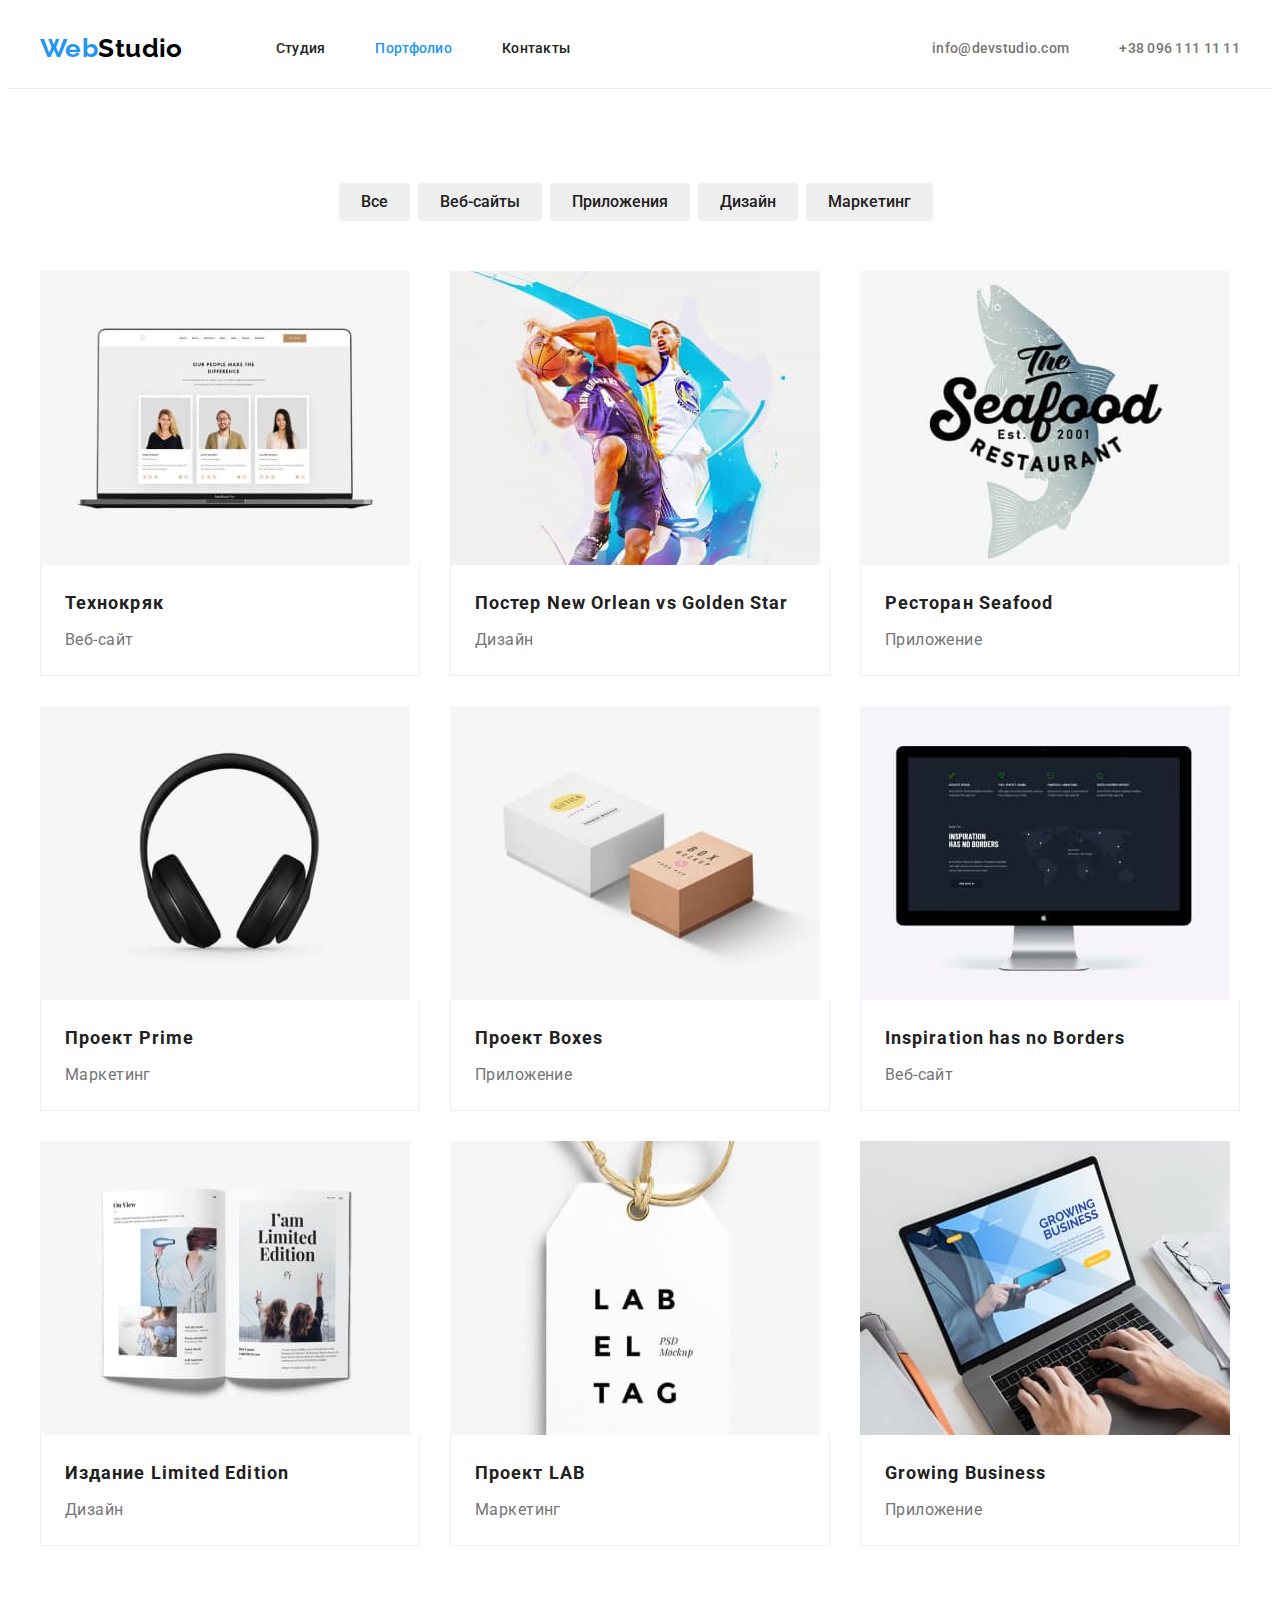
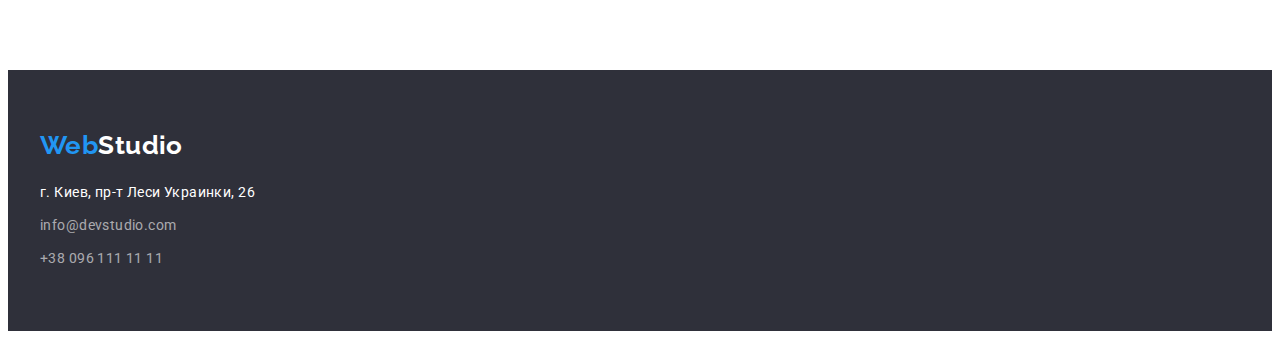
==== portfolio.html @ a9d1fca4 "HW3copied" ====
<!DOCTYPE html>
<html lang="ru">
  <head>
    <meta charset="UTF-8" />
    <meta http-equiv="X-UA-Compatible" content="IE=edge" />
    <meta name="viewport" content="width=device-width, initial-scale=1.0" />
    <link rel="preconnect" href="https://fonts.googleapis.com" />
    <link rel="preconnect" href="https://fonts.gstatic.com" crossorigin />
    <link
      href="https://fonts.googleapis.com/css2?family=Raleway:wght@700&family=Roboto:wght@400;500;700;900&display=swap"
      rel="stylesheet"
    />
    <link
      rel="stylesheet"
      href="https://cdnjs.cloudflare.com/ajax/libs/modern-normalize/1.1.0/modern-normalize.min.css"
      integrity="sha512-wpPYUAdjBVSE4KJnH1VR1HeZfpl1ub8YT/NKx4PuQ5NmX2tKuGu6U/JRp5y+Y8XG2tV+wKQpNHVUX03MfMFn9Q=="
      crossorigin="anonymous"
      referrerpolicy="no-referrer"
    />
    <link rel="stylesheet" href="./styles/styles.css" />
    <title>WebStudio</title>
  </head>
  <body>
    <header class="header">
      <div class="container">
        <nav class="header-nav">
          <a href="./index.html" class="header-logo"><span class="logo-web">Web</span>Studio</a>
          <ul class="list header-list">
            <li class="header-item"><a href="./index.html" class="link header-link">Студия</a></li>
            <li class="header-item">
              <a href="./portfolio.html" class="link current header-link">Портфолио</a>
            </li>
            <li class="header-item"><a href="" class="link header-link">Контакты</a></li>
          </ul>
        </nav>
        <ul class="list header-contacts">
          <li class="header-item">
            <a href="mailto:info@devstudio.com" class="header-link mail link">info@devstudio.com</a>
          </li>
          <li class="header-item">
            <a href="tel:+380961111111" class="header-link link tel">+38 096 111 11 11</a>
          </li>
        </ul>
      </div>
    </header>

    <main>
      <h1 class="visually-hidden">Наши проэкты</h1>
      <section class="section">
        <div class="container">
          <!--Filters-->
          <ul class="list filters-btns">
            <li><button type="button" class="portf-btn">Все</button></li>
            <li><button type="button" class="portf-btn">Веб-сайты</button></li>
            <li><button type="button" class="portf-btn">Приложения</button></li>
            <li><button type="button" class="portf-btn">Дизайн</button></li>
            <li><button type="button" class="portf-btn">Маркетинг</button></li>
          </ul>
          <!--Projects-->
          <ul class="list projects-list">
            <li class="projects-item">
              <a>
                <img src="./images/portfolio/img-1.jpg" alt="Картинка" width="370" />
                <div class="projects-item-text">
                  <h2 class="projects-title">Технокряк</h2>
                  <p class="projects-type">Веб-сайт</p>
                </div>
              </a>
            </li>
            <li class="projects-item">
              <a>
                <img src="./images/portfolio/img-2.jpg" alt="Картинка" width="370" />
                <div class="projects-item-text">
                  <h2 class="projects-title">Постер New Orlean vs Golden Star</h2>
                  <p class="projects-type">Дизайн</p>
                </div>
              </a>
            </li>
            <li class="projects-item">
              <a>
                <img src="./images/portfolio/img-3.jpg" alt="Картинка" width="370" />
                <div class="projects-item-text">
                  <h2 class="projects-title">Ресторан Seafood</h2>
                  <p class="projects-type">Приложение</p>
                </div>
              </a>
            </li>
            <li class="projects-item">
              <a>
                <img src="./images/portfolio/img-4.jpg" alt="Картинка" width="370" />
                <div class="projects-item-text">
                  <h2 class="projects-title">Проект Prime</h2>
                  <p class="projects-type">Маркетинг</p>
                </div>
              </a>
            </li>
            <li class="projects-item">
              <a>
                <img src="./images/portfolio/img-5.jpg" alt="Картинка" width="370" />
                <div class="projects-item-text">
                  <h2 class="projects-title">Проект Boxes</h2>
                  <p class="projects-type">Приложение</p>
                </div>
              </a>
            </li>
            <li class="projects-item">
              <a>
                <img src="./images/portfolio/img-6.jpg" alt="Картинка" width="370" />
                <div class="projects-item-text">
                  <h2 class="projects-title">Inspiration has no Borders</h2>
                  <p class="projects-type">Веб-сайт</p>
                </div>
              </a>
            </li>
            <li class="projects-item">
              <a>
                <img src="./images/portfolio/img-7.jpg" alt="Картинка" width="370" />
                <div class="projects-item-text">
                  <h2 class="projects-title">Издание Limited Edition</h2>
                  <p class="projects-type">Дизайн</p>
                </div>
              </a>
            </li>
            <li class="projects-item">
              <a>
                <img src="./images/portfolio/img-8.jpg" alt="Картинка" width="370" />
                <div class="projects-item-text">
                  <h2 class="projects-title">Проект LAB</h2>
                  <p class="projects-type">Маркетинг</p>
                </div>
              </a>
            </li>
            <li class="projects-item">
              <a>
                <img src="./images/portfolio/img-9.jpg" alt="Картинка" width="370" />
                <div class="projects-item-text">
                  <h2 class="projects-title">Growing Business</h2>
                  <p class="projects-type">Приложение</p>
                </div>
              </a>
            </li>
          </ul>
        </div>
      </section>
    </main>

    <footer class="footer">
      <div class="container">
        <a href="./index.html" class="footer-logo"><span class="logo-web">Web</span>Studio</a>
        <address class="address">
          <ul class="list">
            <li class="location">г. Киев, пр-т Леси Украинки, 26</li>
            <li>
              <a href="mailto:info@devstudio.com" class="footer-link link">info@devstudio.com</a>
            </li>
            <li><a href="tel:+380961111111" class="footer-link link">+38 096 111 11 11</a></li>
          </ul>
        </address>
      </div>
    </footer>
  </body>
</html>
---- styles/styles.css ----
:root {
  --main-text-color: #212121;
  --secondary-text-color: #757575;
  --accent-color: #2196f3;
  --white-text-color: #ffffff;
  --black-color: #000000;
  --white-color: #ffffff;
  --section-grey-color: #f5f4fa;
  --footer-color: #2f303a;
}

p,
h1,
h2,
h3,
h4,
h5,
h6 {
  margin: 0;
}

ul,
ol {
  margin: 0;
  padding: 0;
  list-style: none;
}

button {
  cursor: pointer;
}

img {
  display: block;
}

body {
  font-family: 'Roboto', sans-serif;
  letter-spacing: 0.03em;
  font-size: 14px;
  background-color: var(--white-color);
  color: var(--main-text-color);
}

.container {
  width: 1200px;
  margin: 0 auto;
  padding-left: 15px;
  padding-right: 15px;
  /* outline: 1px solid red; */
}

.header-logo,
.footer-logo {
  text-decoration: none;
}

.link {
  text-decoration: none;
}

.link:hover,
.link:focus {
  color: var(--accent-color);
}

.section {
  padding: 94px 0;
}

address {
  font-style: normal;
}

.visually-hidden {
  position: absolute;
  white-space: nowrap;
  width: 1px;
  height: 1px;
  overflow: hidden;
  border: 0;
  padding: 0;
  clip: rect(0 0 0 0);
  clip-path: inset(50%);
  margin: -1px;
}

/* --------------------------------header------------------------------- */

.header {
  border-bottom: 1px solid #ececec;
}

.header .container {
  display: flex;
}

.header-nav {
  display: flex;
  align-items: center;
}

.header-list {
  display: flex;
}

.header-nav .header-item + .header-item {
  margin-left: 50px;
}

.header-contacts {
  display: flex;
  margin-left: auto;
}

.header-nav .link {
  display: block;
  padding: 32px 0;
}

.tel {
  margin-left: 50px;
}

.header-link {
  font-weight: 500;
  line-height: 16px;
  letter-spacing: 0.02em;
  color: var(--main-text-color);
  display: block;
  padding: 32px 0;
}

.current {
  color: var(--accent-color);
}

.header-logo {
  font-family: 'Raleway', sans-serif;
  font-style: normal;
  font-weight: 700;
  font-size: 26px;
  line-height: 1.19;
  color: var(--black-color);
  margin-right: 93px;
}

.logo-web {
  color: var(--accent-color);
}

.mail,
.tel {
  color: var(--secondary-text-color);
}

/* --------------------------------hero------------------------------- */

.hero {
  background-color: var(--footer-color);
  padding: 200px 0;
  text-align: center;
}

.hero-cont {
  justify-content: center;
}

.hero-title {
  font-weight: 900;
  font-size: 44px;
  line-height: 1.36;
  letter-spacing: 0.06em;
  text-transform: uppercase;
  color: var(--white-text-color);
  width: 696px;
  height: 120px;
  margin: auto;
}

.hero-btn {
  font-weight: 700;
  font-size: 16px;
  line-height: 1.87;
  letter-spacing: 0.06em;
  color: var(--white-text-color);
  background-color: var(--accent-color);
  padding: 10px 32px;
  border: none;
  border-radius: 4px;
  margin-top: 30px;
}

.hero-btn:hover,
.hero-btn:focus {
  color: var(--black-color);
}

/* --------------------------------excell------------------------------- */

.excell-list {
  display: flex;
}

.excell-list-box {
  max-width: 270px;
}

.excell-list-box:not(:last-child) {
  margin-right: 30px;
}

.excell-sub-title {
  font-size: 14px;
  font-weight: 700;
  line-height: 1.14;
  text-transform: uppercase;
  margin-bottom: 10px;
}

.excell-text {
  line-height: 1.71;
  letter-spacing: 0.03em;
  color: var(--secondary-text-color);
}

/* --------------------------------about------------------------------- */

.about {
  padding-top: 0;
}

.about-title {
  font-weight: 700;
  font-size: 36px;
  line-height: 1.17;
  text-align: center;
  margin-bottom: 50px;
}

.about-list {
  display: flex;
  margin-left: -30px;
}
.about-imgs {
  margin-left: 30px;
}
/* --------------------------------team------------------------------- */

.team {
  background-color: var(--section-grey-color);
}

.team-list {
  display: flex;
  margin-left: -30px;
}

.team-card {
  background-color: var(--white-color);
  margin-left: 30px;
  border-radius: 4px;
  box-shadow: 0px 3px 0px #e0dfe5;
}

.team-title {
  font-weight: 700;
  font-size: 36px;
  line-height: 1.17;
  text-align: center;
  margin-bottom: 50px;
}

.team-name {
  font-weight: 500;
  font-size: 16px;
  line-height: 1.19;
  text-align: center;
  margin-top: 30px;
  margin-bottom: 10px;
}

.team-prof {
  font-size: 16px;
  line-height: 1.19;
  text-align: center;
  color: var(--secondary-text-color);
  margin-bottom: 30px;
}

/* --------------------------------footer------------------------------- */

.footer {
  background-color: var(--footer-color);
  padding: 60px 0;
}

.footer-logo {
  font-family: 'Raleway', sans-serif;
  font-weight: 700;
  font-size: 26px;
  line-height: 1.19;
  color: var(--white-color);
  display: inline-block;
  margin-bottom: 20px;
}

.location {
  line-height: 1.71;
  color: var(--white-text-color);
}

.footer-link {
  line-height: 1.71;
  color: rgba(255, 255, 255, 0.6);
  display: block;
  margin-top: 9px;
}

/* --------------------------------portfolio------------------------------- */

.filters-btns {
  display: flex;
  justify-content: center;
}

.portf-btn {
  font-family: inherit;
  font-weight: 500;
  font-size: 16px;
  line-height: 1.62;
  text-align: center;
  color: var(--main-text-color);
  padding: 6px 22px;
  border: none;
  border-radius: 4px;
  margin-right: 8px;
}

.portf-btn:hover,
.portf-btn:focus {
  color: var(--white-color);
  background-color: var(--accent-color);
}

.projects-title {
  font-weight: 700;
  font-size: 18px;
  line-height: 2;
  letter-spacing: 0.06em;
  margin-bottom: 4px;
}

.projects-type {
  font-size: 16px;
  line-height: 1.88;
  color: var(--secondary-text-color);
}

.projects-list {
  display: flex;
  flex-wrap: wrap;
  margin-top: 50px;
  margin-left: -30px;
}

.projects-item {
  width: calc(100% / 3 - 30px);
  margin-left: 30px;
  margin-bottom: 30px;
}

.projects-item-text {
  padding: 20px 24px;
  border-bottom: 1px solid #eeeeee;
  border-left: 1px solid #eeeeee;
  border-right: 1px solid #eeeeee;
}

/* 
.gallery {
  padding-top: 130px;
  padding-bottom: 130px;
}

.gallery-pre-title {
  font-weight: 600;
  font-size: 11px;
  line-height: 1.36;
  letter-spacing: 0.1em;
  text-transform: uppercase;
  color: var(--pre-title-color);
  margin-bottom: 44px;
}

.gallery-list {
  display: flex;
  margin-left: -30px;
  margin-bottom: -30px;
}

.gallery-item {
  width: calc(100% / 4 - 30px);
  margin-left: 30px;
  margin-bottom: 30px;
} */
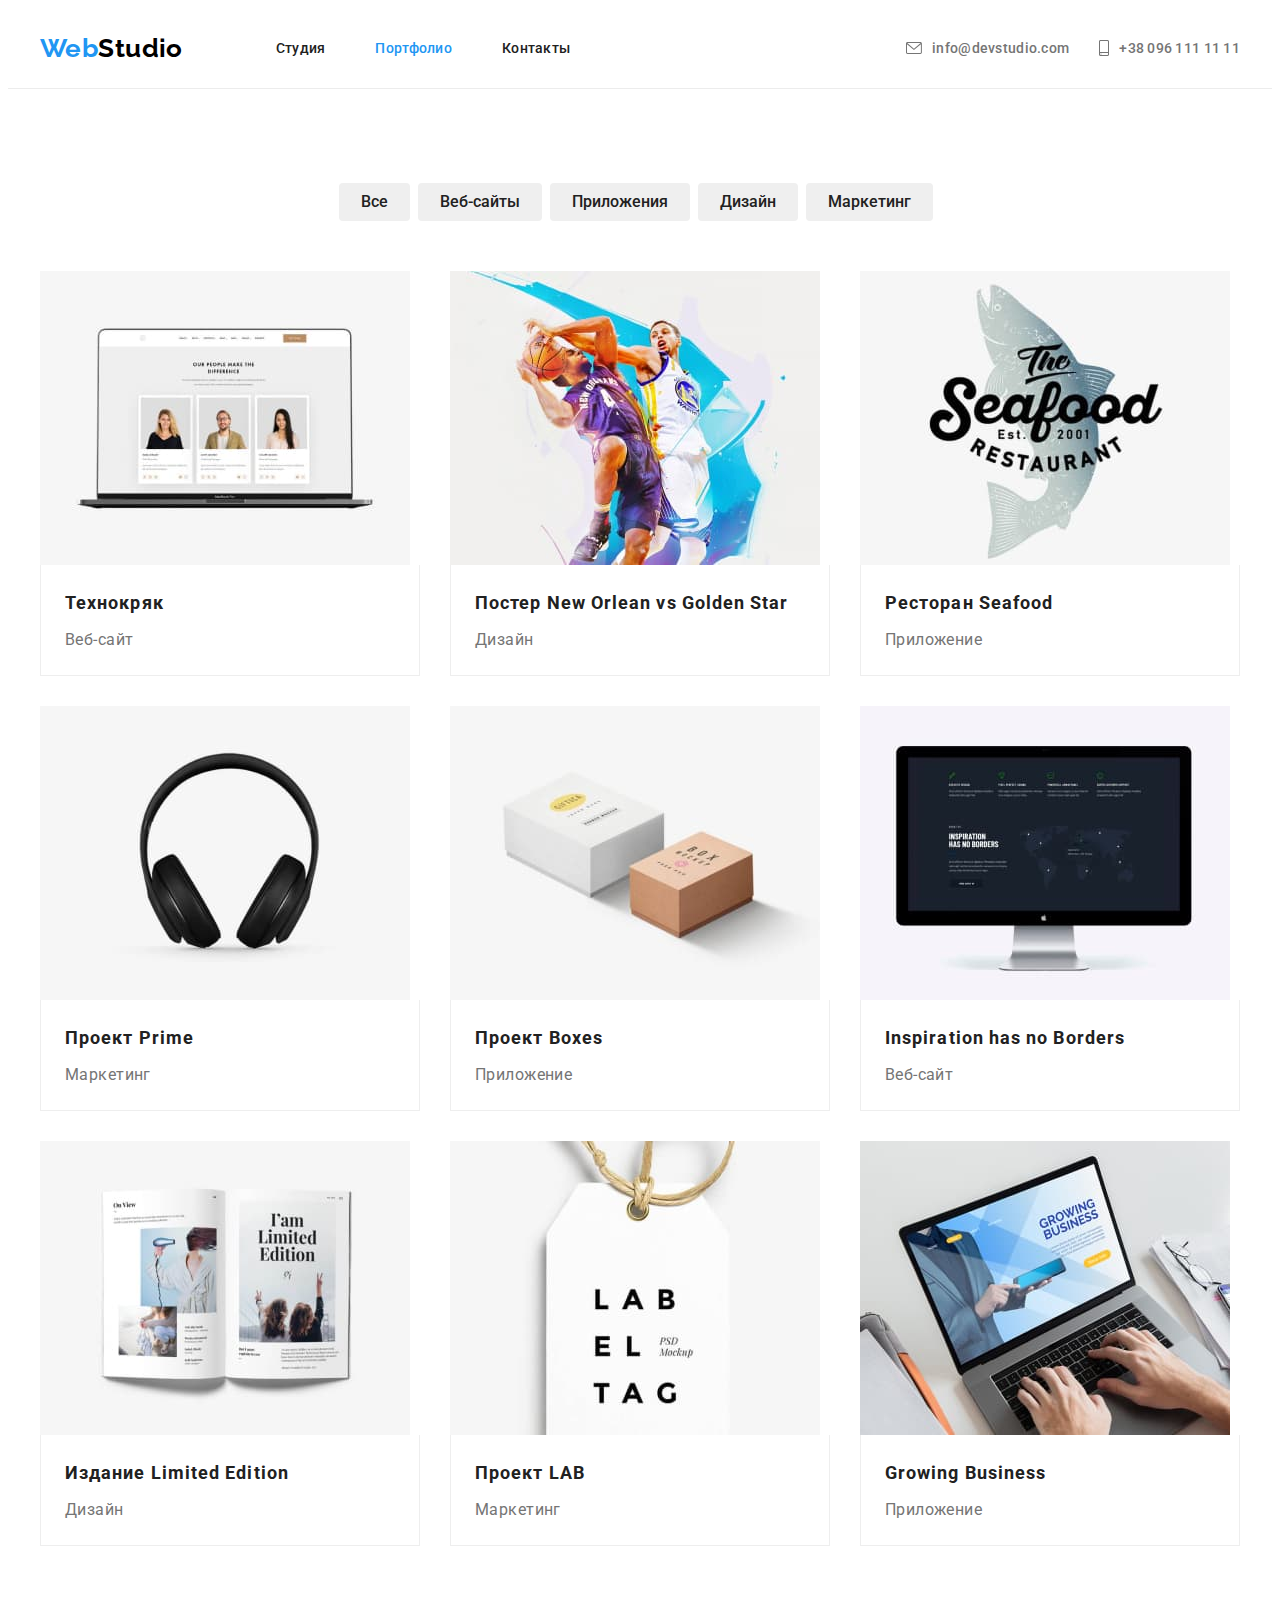
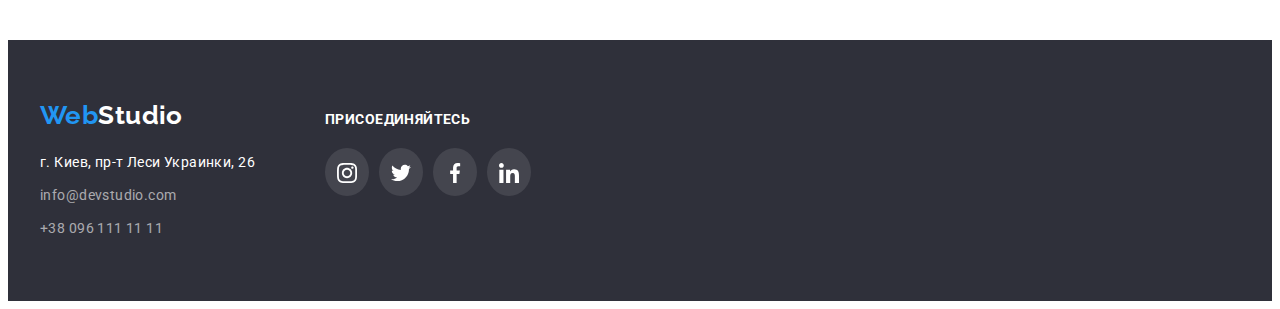
==== commit 81a56aba: "finally" ====
--- a/portfolio.html
+++ b/portfolio.html
@@ -26,19 +26,30 @@
         <nav class="header-nav">
           <a href="./index.html" class="header-logo"><span class="logo-web">Web</span>Studio</a>
           <ul class="list header-list">
-            <li class="header-item"><a href="./index.html" class="link header-link">Студия</a></li>
             <li class="header-item">
-              <a href="./portfolio.html" class="link current header-link">Портфолио</a>
+              <a href="./index.html" class="link header-link">Студия</a>
+            </li>
+            <li class="header-item">
+              <a href="./portfolio.html" class="link header-link current">Портфолио</a>
             </li>
             <li class="header-item"><a href="" class="link header-link">Контакты</a></li>
           </ul>
         </nav>
         <ul class="list header-contacts">
           <li class="header-item">
-            <a href="mailto:info@devstudio.com" class="header-link mail link">info@devstudio.com</a>
+            <a href="mailto:info@devstudio.com" class="header-link mail link">
+              <svg class="header-icon envelope" width="16" height="12">
+                <use href="./images/symbol-defs.svg#icon-envelope-1"></use>
+              </svg>
+              info@devstudio.com</a
+            >
           </li>
           <li class="header-item">
-            <a href="tel:+380961111111" class="header-link link tel">+38 096 111 11 11</a>
+            <a href="tel:+380961111111" class="header-link link tel">
+              <svg class="header-icon smartphone" width="10" height="16">
+                <use href="./images/symbol-defs.svg#icon-smartphone-1"></use></svg
+              >+38 096 111 11 11</a
+            >
           </li>
         </ul>
       </div>
@@ -59,7 +70,7 @@
           <!--Projects-->
           <ul class="list projects-list">
             <li class="projects-item">
-              <a>
+              <a href class="project-link link">
                 <img src="./images/portfolio/img-1.jpg" alt="Картинка" width="370" />
                 <div class="projects-item-text">
                   <h2 class="projects-title">Технокряк</h2>
@@ -68,7 +79,7 @@
               </a>
             </li>
             <li class="projects-item">
-              <a>
+              <a href class="project-link link">
                 <img src="./images/portfolio/img-2.jpg" alt="Картинка" width="370" />
                 <div class="projects-item-text">
                   <h2 class="projects-title">Постер New Orlean vs Golden Star</h2>
@@ -77,7 +88,7 @@
               </a>
             </li>
             <li class="projects-item">
-              <a>
+              <a href class="project-link link">
                 <img src="./images/portfolio/img-3.jpg" alt="Картинка" width="370" />
                 <div class="projects-item-text">
                   <h2 class="projects-title">Ресторан Seafood</h2>
@@ -86,7 +97,7 @@
               </a>
             </li>
             <li class="projects-item">
-              <a>
+              <a href class="project-link link">
                 <img src="./images/portfolio/img-4.jpg" alt="Картинка" width="370" />
                 <div class="projects-item-text">
                   <h2 class="projects-title">Проект Prime</h2>
@@ -95,7 +106,7 @@
               </a>
             </li>
             <li class="projects-item">
-              <a>
+              <a href class="project-link link">
                 <img src="./images/portfolio/img-5.jpg" alt="Картинка" width="370" />
                 <div class="projects-item-text">
                   <h2 class="projects-title">Проект Boxes</h2>
@@ -104,7 +115,7 @@
               </a>
             </li>
             <li class="projects-item">
-              <a>
+              <a href class="project-link link">
                 <img src="./images/portfolio/img-6.jpg" alt="Картинка" width="370" />
                 <div class="projects-item-text">
                   <h2 class="projects-title">Inspiration has no Borders</h2>
@@ -113,7 +124,7 @@
               </a>
             </li>
             <li class="projects-item">
-              <a>
+              <a href class="project-link link">
                 <img src="./images/portfolio/img-7.jpg" alt="Картинка" width="370" />
                 <div class="projects-item-text">
                   <h2 class="projects-title">Издание Limited Edition</h2>
@@ -122,7 +133,7 @@
               </a>
             </li>
             <li class="projects-item">
-              <a>
+              <a href class="project-link link">
                 <img src="./images/portfolio/img-8.jpg" alt="Картинка" width="370" />
                 <div class="projects-item-text">
                   <h2 class="projects-title">Проект LAB</h2>
@@ -131,7 +142,7 @@
               </a>
             </li>
             <li class="projects-item">
-              <a>
+              <a href="" class="project-link link">
                 <img src="./images/portfolio/img-9.jpg" alt="Картинка" width="370" />
                 <div class="projects-item-text">
                   <h2 class="projects-title">Growing Business</h2>
@@ -145,17 +156,54 @@
     </main>
 
     <footer class="footer">
-      <div class="container">
-        <a href="./index.html" class="footer-logo"><span class="logo-web">Web</span>Studio</a>
-        <address class="address">
-          <ul class="list">
-            <li class="location">г. Киев, пр-т Леси Украинки, 26</li>
-            <li>
-              <a href="mailto:info@devstudio.com" class="footer-link link">info@devstudio.com</a>
-            </li>
-            <li><a href="tel:+380961111111" class="footer-link link">+38 096 111 11 11</a></li>
-          </ul>
-        </address>
+      <div class="container footer-cont">
+        <div>
+          <a href="./index.html" class="footer-logo"><span class="logo-web">Web</span>Studio</a>
+          <address class="address">
+            <ul class="list">
+              <li class="location">г. Киев, пр-т Леси Украинки, 26</li>
+              <li>
+                <a href="mailto:info@devstudio.com" class="footer-link link">info@devstudio.com</a>
+              </li>
+              <li><a href="tel:+380961111111" class="footer-link link">+38 096 111 11 11</a></li>
+            </ul>
+          </address>
+        </div>
+        <div class="footer-social-box">
+          <p class="footer-social-text">присоединяйтесь</p>
+          <div>
+            <ul class="footer-social-list">
+              <li class="footer-social-item">
+                <a href="" class="footer-social-link">
+                  <svg class="footer-social-icon" width="20" height="20">
+                    <use href="./images/symbol-defs.svg#icon-instagram"></use>
+                  </svg>
+                </a>
+              </li>
+              <li class="footer-social-item">
+                <a href="" class="footer-social-link">
+                  <svg class="footer-social-icon" width="20" height="20">
+                    <use href="./images/symbol-defs.svg#icon-twitter"></use>
+                  </svg>
+                </a>
+              </li>
+              <li class="footer-social-item">
+                <a href="" class="footer-social-link">
+                  <svg class="footer-social-icon" width="20" height="20">
+                    <use href="./images/symbol-defs.svg#icon-facebook"></use>
+                  </svg>
+                </a>
+              </li>
+              <li class="footer-social-item">
+                <a href="" class="footer-social-link">
+                  <svg class="footer-social-icon" width="20" height="20">
+                    <use href="./images/symbol-defs.svg#icon-linkedin"></use>
+                  </svg>
+                </a>
+              </li>
+            </ul>
+          </div>
+        </div>
       </div>
     </footer>
   </body>
--- a/styles/styles.css
+++ b/styles/styles.css
@@ -7,6 +7,7 @@
   --white-color: #ffffff;
   --section-grey-color: #f5f4fa;
   --footer-color: #2f303a;
+  --svg-color: #afb1b8;
 }
 
 p,
@@ -119,10 +120,12 @@
 }
 
 .tel {
-  margin-left: 50px;
+  margin-left: 30px;
 }
 
 .header-link {
+  display: flex;
+  align-items: center;
   font-weight: 500;
   line-height: 16px;
   letter-spacing: 0.02em;
@@ -130,6 +133,12 @@
   display: block;
   padding: 32px 0;
 }
+/* 
+.tel::after {
+  width: 10px;
+  height: 16px;
+  background-image: url(../images/symbol-defs.svg#icon-twitter);
+} */
 
 .current {
   color: var(--accent-color);
@@ -145,6 +154,27 @@
   margin-right: 93px;
 }
 
+.header-icon {
+  margin-right: 10px;
+  fill: currentColor;
+}
+
+.tel,
+.mail {
+  display: flex;
+  align-items: center;
+}
+
+.tel:hover .smartphone,
+.tel:focus .smartphone {
+  fill: var(--accent-color);
+}
+
+.mail:hover .envelope,
+.mail:focus .envelope {
+  fill: var(--accent-color);
+}
+
 .logo-web {
   color: var(--accent-color);
 }
@@ -157,9 +187,17 @@
 /* --------------------------------hero------------------------------- */
 
 .hero {
-  background-color: var(--footer-color);
+  background-color: #c4c4c4;
   padding: 200px 0;
   text-align: center;
+  max-width: 1600px;
+  height: 600px;
+  margin: 0 auto;
+  background-image: linear-gradient(rgba(47, 48, 58, 0.4), rgba(47, 48, 58, 0.4)),
+    url(../images/hero-bg.jpg);
+  background-repeat: no-repeat;
+  background-position: center;
+  background-size: cover;
 }
 
 .hero-cont {
@@ -198,6 +236,21 @@
 
 /* --------------------------------excell------------------------------- */
 
+.excell-box {
+  display: flex;
+  width: 270px;
+  height: 120px;
+  justify-content: center;
+  align-items: center;
+  background-color: #f5f4fa;
+  border-radius: 4px;
+}
+
+.excell-svg {
+  width: 70px;
+  height: 70px;
+}
+
 .excell-list {
   display: flex;
 }
@@ -216,6 +269,7 @@
   line-height: 1.14;
   text-transform: uppercase;
   margin-bottom: 10px;
+  margin-top: 30px;
 }
 
 .excell-text {
@@ -260,7 +314,11 @@
   background-color: var(--white-color);
   margin-left: 30px;
   border-radius: 4px;
-  box-shadow: 0px 3px 0px #e0dfe5;
+  box-shadow: 0 3px 3px rgb(0 0 0 / 25%);
+}
+
+.team-card:hover {
+  box-shadow: 0 5px 5px rgb(0 0 0 / 25%);
 }
 
 .team-title {
@@ -285,7 +343,89 @@
   line-height: 1.19;
   text-align: center;
   color: var(--secondary-text-color);
+  margin-bottom: 16px;
+}
+
+.team-social-list {
+  display: flex;
+  justify-content: center;
+}
+
+.team-social-item {
+  width: 44px;
+  height: 44px;
+  margin-right: 10px;
   margin-bottom: 30px;
+}
+
+.team-social-link {
+  width: 100%;
+  height: 100%;
+  display: flex;
+  justify-content: center;
+  align-items: center;
+}
+
+.team-social-icon {
+  fill: var(--svg-color);
+}
+
+.team-social-link:focus .team-social-icon,
+.team-social-link:hover .team-social-icon {
+  fill: var(--white-color);
+}
+
+.team-social-item:hover,
+.team-social-item:focus {
+  background-color: var(--accent-color);
+  border-radius: 50%;
+}
+
+/* --------------------------------clients------------------------------- */
+
+.clients-title {
+  font-weight: 700;
+  font-size: 36px;
+  line-height: 1.17;
+  text-align: center;
+  letter-spacing: 0.03em;
+  color: var(--main-text-color);
+  margin-bottom: 50px;
+}
+
+.clients-list {
+  display: flex;
+  max-width: 1170px;
+  justify-content: space-between;
+}
+
+.clients-svg-box {
+  width: 170px;
+  height: 92px;
+}
+
+.clients-link {
+  display: flex;
+  justify-content: center;
+  align-items: center;
+  width: 100%;
+  height: 100%;
+  outline: 1px solid var(--svg-color);
+  border-radius: 4px;
+}
+
+.client-logo {
+  fill: var(--svg-color);
+}
+
+.clients-link:hover,
+.clients-link:focus {
+  outline: 1px solid var(--accent-color);
+}
+
+.clients-link:hover .client-logo,
+.clients-link:focus .client-logo {
+  fill: var(--accent-color);
 }
 
 /* --------------------------------footer------------------------------- */
@@ -293,6 +433,11 @@
 .footer {
   background-color: var(--footer-color);
   padding: 60px 0;
+}
+
+.footer-cont {
+  display: flex;
+  align-items: baseline;
 }
 
 .footer-logo {
@@ -305,6 +450,10 @@
   margin-bottom: 20px;
 }
 
+.footer-social-box {
+  margin-left: 70px;
+}
+
 .location {
   line-height: 1.71;
   color: var(--white-text-color);
@@ -317,6 +466,42 @@
   margin-top: 9px;
 }
 
+.footer-social-text {
+  font-weight: 700;
+  font-size: 14px;
+  line-height: 1.14;
+  letter-spacing: 0.03em;
+  text-transform: uppercase;
+  color: var(--white-text-color);
+  margin-bottom: 20px;
+}
+
+.footer-social-list {
+  display: flex;
+  /* justify-content: center; */
+}
+
+.footer-social-item {
+  display: flex;
+  justify-content: center;
+  align-items: center;
+  width: 44px;
+  height: 44px;
+  margin-right: 10px;
+  background-color: rgba(255, 255, 255, 0.1);
+  border-radius: 50%;
+  padding-top: 4px;
+}
+
+.footer-social-icon {
+  fill: var(--white-text-color);
+}
+
+.footer-social-item:focus,
+.footer-social-item:hover {
+  background-color: var(--accent-color);
+}
+
 /* --------------------------------portfolio------------------------------- */
 
 .filters-btns {
@@ -341,6 +526,9 @@
 .portf-btn:focus {
   color: var(--white-color);
   background-color: var(--accent-color);
+  box-shadow: 0px 3px 1px rgba(0, 0, 0, 0.1), 0px 1px 2px rgba(0, 0, 0, 0.08),
+    0px 2px 2px rgba(0, 0, 0, 0.12);
+  border-radius: 4px;
 }
 
 .projects-title {
@@ -349,6 +537,7 @@
   line-height: 2;
   letter-spacing: 0.06em;
   margin-bottom: 4px;
+  color: var(--main-text-color);
 }
 
 .projects-type {
@@ -362,6 +551,7 @@
   flex-wrap: wrap;
   margin-top: 50px;
   margin-left: -30px;
+  margin-bottom: -30px;
 }
 
 .projects-item {
@@ -377,30 +567,13 @@
   border-right: 1px solid #eeeeee;
 }
 
-/* 
-.gallery {
-  padding-top: 130px;
-  padding-bottom: 130px;
-}
-
-.gallery-pre-title {
-  font-weight: 600;
-  font-size: 11px;
-  line-height: 1.36;
-  letter-spacing: 0.1em;
-  text-transform: uppercase;
-  color: var(--pre-title-color);
-  margin-bottom: 44px;
-}
-
-.gallery-list {
-  display: flex;
-  margin-left: -30px;
-  margin-bottom: -30px;
-}
-
-.gallery-item {
-  width: calc(100% / 4 - 30px);
-  margin-left: 30px;
-  margin-bottom: 30px;
-} */
+.project-link {
+  display: block;
+}
+
+.project-link:hover,
+.project-link:focus {
+  box-shadow: 0px 4px 4px 0px rgba(0, 0, 0, 0.25);
+  /* box-shadow: 0px 1px 1px rgba(0, 0, 0, 0.12), 0px 4px 4px rgba(0, 0, 0, 0.06),
+    1px 4px 6px rgba(0, 0, 0, 0.16); */
+}
